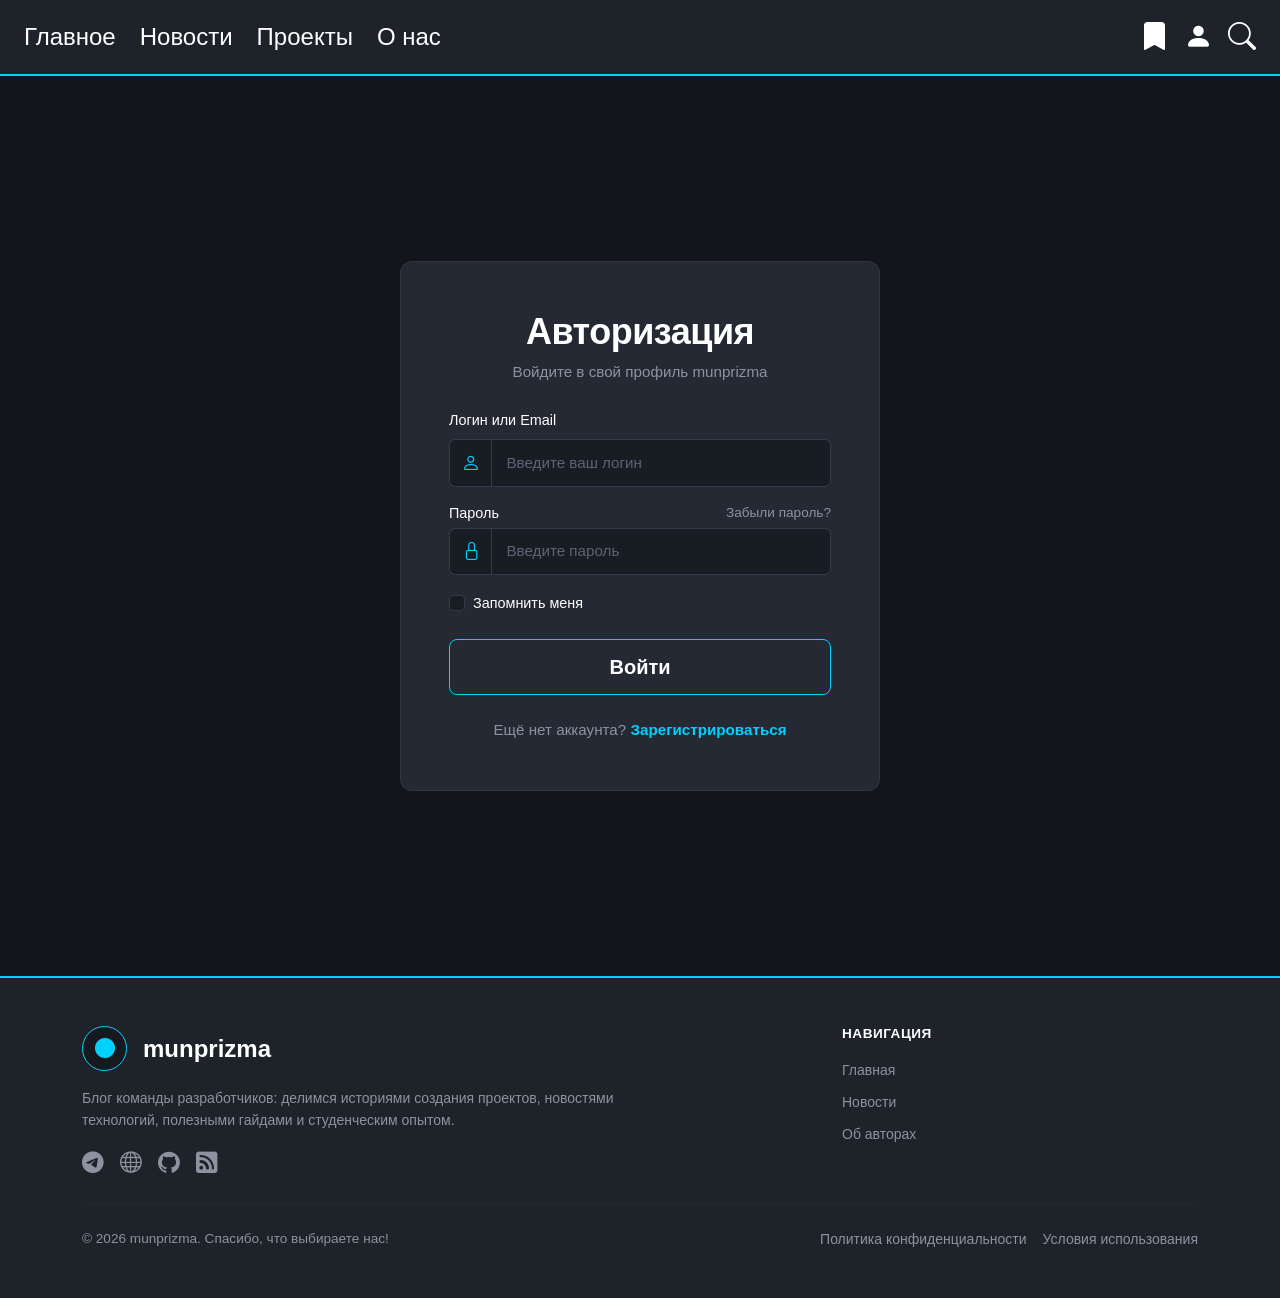
==== avatar/login.html @ 29d93be8 "Add files via upload" ====
<!DOCTYPE html>
<html lang="ru">
<head>
  <meta charset="UTF-8">
  <meta name="viewport" content="width=device-width, initial-scale=1.0">
  <title>munprizma - Авторизация</title>
  <link href="https://cdn.jsdelivr.net/npm/bootstrap@5.3.3/dist/css/bootstrap.min.css" rel="stylesheet">
  <link href="https://cdn.jsdelivr.net/npm/bootstrap-icons@1.11.3/font/bootstrap-icons.css" rel="stylesheet">
  <link rel="stylesheet" href="auth.css">
</head>
<body class="site-body">
  <header class="site-header">
    <div class="container-fluid px-4 py-3 d-flex justify-content-between align-items-center">
      <nav class="d-flex gap-4">
        <a href="../index.html" class="header-link">Главное</a>
        <a href="#" class="header-link">Новости</a>
        <a href="#" class="header-link">Проекты</a>
        <a href="../avtors/avtors.html" class="header-link">О нас</a>
      </nav>
      <div class="d-flex align-items-center gap-3">
        <a href="#" class="header-icon" aria-label="Закладки"><i class="bi bi-bookmark-fill"></i></a>
        <a href="login.html" class="header-icon" aria-label="Профиль"><i class="bi bi-person-fill"></i></a>
        <a href="#" class="header-icon" aria-label="Поиск"><i class="bi bi-search"></i></a>
      </div>
    </div>
  </header>
  <main class="min-vh-100 d-flex flex-column justify-content-center align-items-center py-5">
    <div class="container d-flex justify-content-center">
      <div class="auth-card p-4 p-md-5">
        <div class="text-center mb-4">
          <h1 class="auth-title mb-2">Авторизация</h1>
          <p class="auth-subtitle">Войдите в свой профиль munprizma</p>
        </div>
        <form action="#" method="POST">
          <div class="mb-3">
            <label for="loginInput" class="form-label auth-label">Логин или Email</label>
            <div class="input-group">
              <span class="input-group-text auth-input-icon"><i class="bi bi-person"></i></span>
              <input type="text" class="form-control auth-input" id="loginInput" placeholder="Введите ваш логин" required>
            </div>
          </div>
          <div class="mb-3">
            <div class="d-flex justify-content-between align-items-center mb-1">
              <label for="passwordInput" class="form-label auth-label mb-0">Пароль</label>
              <a href="#" class="auth-helper-link">Забыли пароль?</a>
            </div>
            <div class="input-group">
              <span class="input-group-text auth-input-icon"><i class="bi bi-lock"></i></span>
              <input type="password" class="form-control auth-input" id="passwordInput" placeholder="Введите пароль" required>
            </div>
          </div>
          <div class="form-check mb-4">
            <input class="form-check-input auth-checkbox" type="checkbox" id="rememberMe">
            <label class="form-check-label auth-label" for="rememberMe">
              Запомнить меня
            </label>
          </div>
          <button type="submit" class="btn auth-btn w-100 mb-4">Войти</button>
          <div class="text-center auth-footer-text">
            Ещё нет аккаунта?
            <a href="register.html" class="auth-accent-link">Зарегистрироваться</a>
          </div>
        </form>
      </div>
    </div>
  </main>
  <footer class="site-footer">
    <div class="container py-5">
      <div class="row justify-content-between g-4">
        <div class="col-12 col-md-6">
          <div class="d-flex align-items-center gap-3 mb-3">
            <div class="footer-logo-placeholder d-flex align-items-center justify-content-center">
              <i class="bi bi-circle-fill"></i>
            </div>
            <span class="footer-brand">munprizma</span>
          </div>
          <p class="footer-desc mb-3">
            Блог команды разработчиков: делимся историями создания проектов, новостями технологий, полезными гайдами и студенческим опытом.
          </p>
          <div class="d-flex gap-3">
            <a href="#" class="social-icon" aria-label="Telegram"><i class="bi bi-telegram"></i></a>
            <a href="#" class="social-icon" aria-label="VK"><i class="bi bi-globe"></i></a>
            <a href="#" class="social-icon" aria-label="GitHub"><i class="bi bi-github"></i></a>
            <a href="#" class="social-icon" aria-label="RSS"><i class="bi bi-rss-fill"></i></a>
          </div>
        </div>

        <div class="col-12 col-md-4">
          <h6 class="footer-heading mb-3">Навигация</h6>
          <ul class="list-unstyled d-flex flex-column gap-2 mb-0">
            <li><a href="../index.html" class="footer-link">Главная</a></li>
            <li><a href="#" class="footer-link">Новости</a></li>
            <li><a href="../avtors/avtors.html" class="footer-link">Об авторах</a></li>
          </ul>
        </div>
      </div>

      <hr class="footer-divider my-4">

      <div class="d-flex justify-content-between align-items-center flex-wrap gap-2 footer-bottom">
        <div>
          &copy; 2026 munprizma. Спасибо, что выбираете нас!
        </div>
        <div class="d-flex gap-3">
          <a href="#" class="footer-link">Политика конфиденциальности</a>
          <a href="#" class="footer-link">Условия использования</a>
        </div>
      </div>
    </div>
  </footer>

  <script src="https://cdn.jsdelivr.net/npm/bootstrap@5.3.3/dist/js/bootstrap.bundle.min.js"></script>
</body>
</html>
---- avatar/auth.css ----
:root {
  --bg-dark: #12151b;
  --panel-bg: #1E2229;
  --accent-cyan: #00D2FF;
  --card-bg: #242933;
  --card-hover-bg: #2d3441;
  --input-bg: #181c23;
  --input-border: #333a47;
  --text-main: #ffffff;
  --text-muted: #8c93a0;
  --danger-star: #ff4d4f;
}
body.site-body {
  background-color: var(--bg-dark);
  color: var(--text-main);
  font-family: -apple-system, BlinkMacSystemFont, "Segoe UI", Roboto, "Helvetica Neue", Arial, sans-serif;
  margin: 0;
  overflow-x: hidden;
}
.site-header {
  background-color: var(--panel-bg);
  border-bottom: 2px solid var(--accent-cyan);
}
.header-link {
  color: var(--text-main);
  text-decoration: none;
  font-size: 1.5rem;
  transition: color 0.2s ease;
}
.header-link:hover {
  color: var(--accent-cyan);
}
.header-icon {
  color: var(--text-main);
  text-decoration: none;
  font-size: 1.75rem;
  transition: color 0.2s ease;
}
.header-icon:hover {
  color: var(--accent-cyan);
}
.auth-card {
  background-color: var(--card-bg);
  border-radius: 12px;
  border: 1px solid rgba(255, 255, 255, 0.05);
  width: 100%;
  max-width: 480px;
}
.auth-title {
  font-size: 2.25rem;
  font-weight: 800;
  color: var(--text-main);
  letter-spacing: -0.5px;
}
.auth-subtitle {
  color: var(--text-muted);
  font-size: 0.95rem;
}
.auth-label {
  color: var(--text-main);
  font-size: 0.9rem;
  font-weight: 500;
}
.text-danger {
  color: var(--danger-star) !important;
}
.auth-input-icon {
  background-color: var(--input-bg);
  border: 1px solid var(--input-border);
  border-right: none;
  color: var(--accent-cyan);
  font-size: 1.15rem;
}
.auth-input {
  background-color: var(--input-bg);
  border: 1px solid var(--input-border);
  color: var(--text-main);
  font-size: 0.95rem;
  padding: 0.7rem 0.9rem;
  box-shadow: none !important;
}
.auth-input:focus {
  background-color: var(--input-bg);
  border-color: var(--accent-cyan);
  color: var(--text-main);
  box-shadow: none !important;
}
.auth-input::placeholder {
  color: #5c6474;
}
.auth-checkbox {
  background-color: var(--input-bg);
  border: 1px solid var(--input-border);
  box-shadow: none !important;
}
.auth-checkbox:checked {
  background-color: var(--accent-cyan);
  border-color: var(--accent-cyan);
}
.auth-checkbox:focus {
  box-shadow: none !important;
}
.auth-btn {
  background-color: var(--card-bg);
  color: var(--text-main);
  border: 1px solid var(--accent-cyan);
  font-size: 1.25rem;
  font-weight: 700;
  padding: 0.75rem 1.25rem;
  border-radius: 8px;
  transition: background-color 0.2s ease, color 0.2s ease;
  box-shadow: none !important;
}
.auth-btn:hover {
  background-color: var(--accent-cyan);
  color: #12151b;
  border-color: var(--accent-cyan);
  box-shadow: none !important;
}
.auth-btn:active {
  transform: none;
}
.auth-helper-link {
  color: var(--text-muted);
  font-size: 0.85rem;
  text-decoration: none;
  transition: color 0.2s ease;
}
.auth-helper-link:hover {
  color: var(--accent-cyan);
}
.auth-accent-link {
  color: var(--accent-cyan);
  font-weight: 600;
  text-decoration: none;
}
.auth-accent-link:hover {
  text-decoration: underline;
}
.auth-footer-text {
  font-size: 0.95rem;
  color: var(--text-muted);
}
.site-footer {
  background-color: var(--panel-bg);
  border-top: 2px solid var(--accent-cyan);
}
.footer-logo-placeholder {
  width: 45px;
  height: 45px;
  border-radius: 50%;
  background-color: #16191f;
  border: 1px solid var(--accent-cyan);
  color: var(--accent-cyan);
  font-size: 1.25rem;
}
.footer-brand {
  font-size: 1.5rem;
  font-weight: 700;
  color: var(--text-main);
}
.footer-desc {
  font-size: 0.875rem;
  color: var(--text-muted);
  line-height: 1.6;
}
.footer-heading {
  color: var(--text-main);
  font-weight: 700;
  text-transform: uppercase;
  font-size: 0.85rem;
  letter-spacing: 0.5px;
}
.social-icon {
  color: var(--text-muted);
  font-size: 1.35rem;
  text-decoration: none;
  transition: color 0.2s ease;
}
.social-icon:hover {
  color: var(--accent-cyan);
}
.footer-link {
  color: var(--text-muted);
  text-decoration: none;
  font-size: 0.875rem;
  transition: color 0.2s ease;
}
.footer-link:hover {
  color: var(--accent-cyan);
}
.footer-divider {
  border-color: rgba(255, 255, 255, 0.1);
}
.footer-bottom {
  font-size: 0.85rem;
  color: var(--text-muted);
}
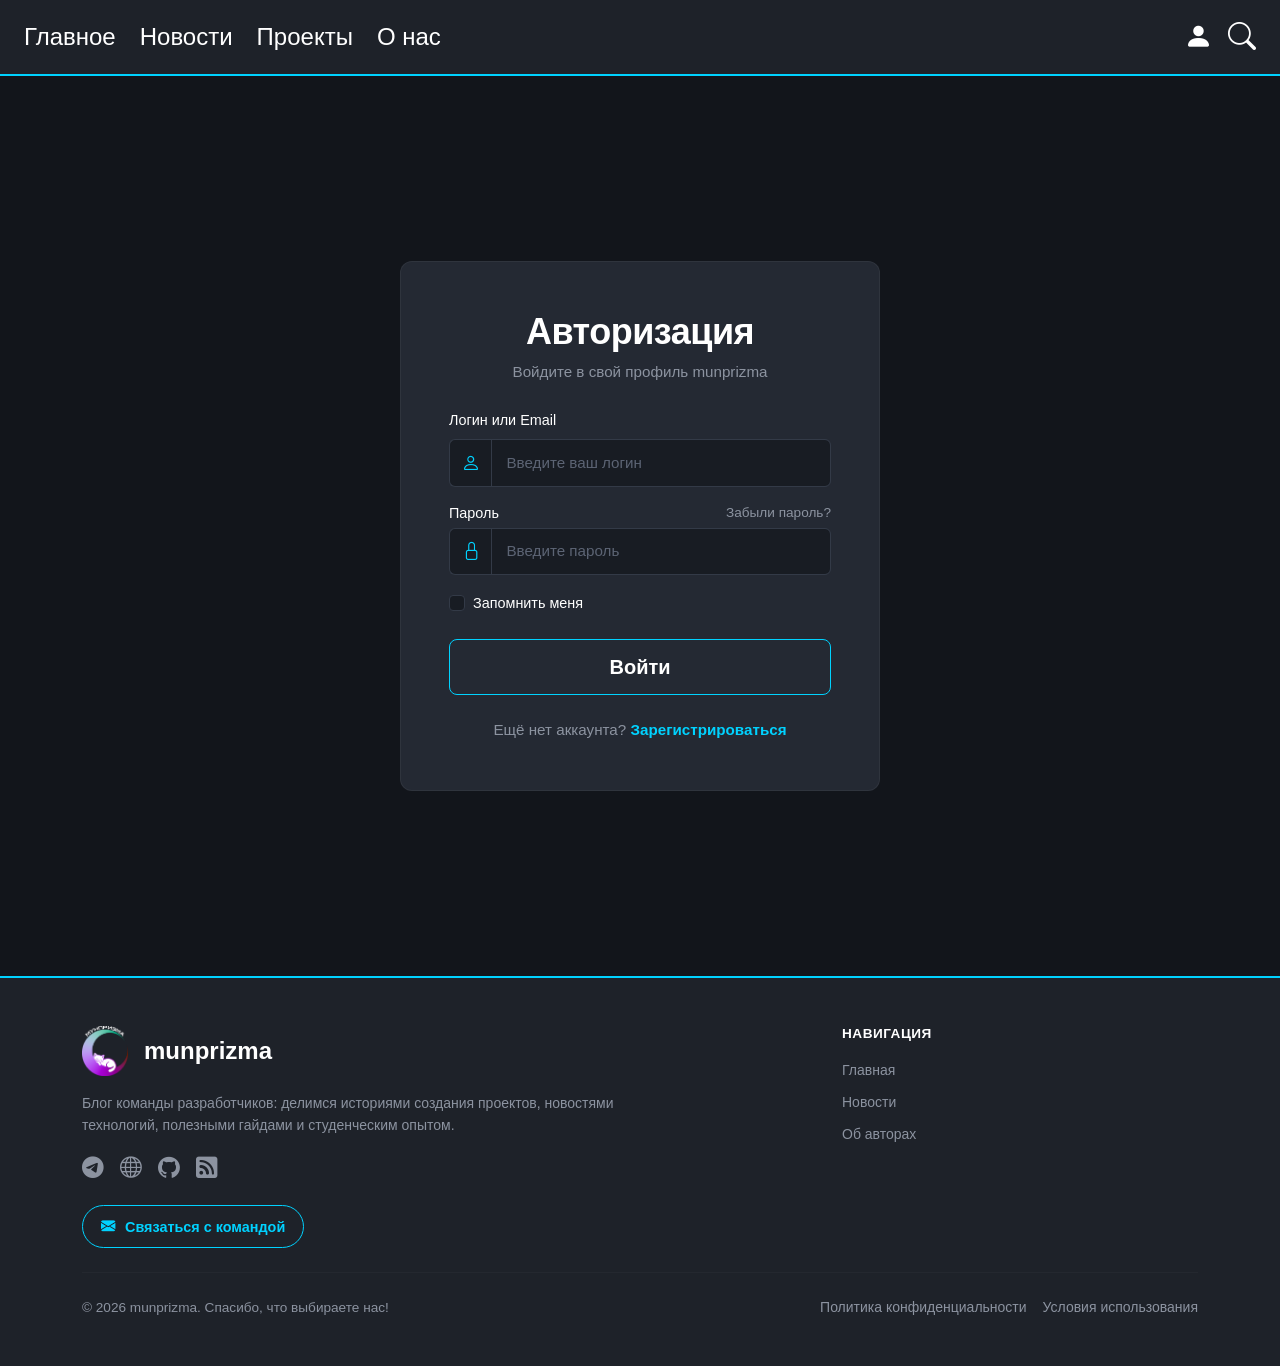
==== commit faf863ac: "Изменения в проекте Забыл что работал не через гитхаб а локально...." ====
--- a/avatar/login.html
+++ b/avatar/login.html
@@ -1,27 +1,41 @@
 <!DOCTYPE html>
 <html lang="ru">
 <head>
-  <meta charset="UTF-8">
+<meta charset="UTF-8">
   <meta name="viewport" content="width=device-width, initial-scale=1.0">
-  <title>munprizma - Авторизация</title>
+
+  <link rel="icon" href="../favicon.ico" sizes="any">
+  <link rel="icon" type="image/png" sizes="32x32" href="../favicon-32.png">
+<title>munprizma - Авторизация</title>
   <link href="https://cdn.jsdelivr.net/npm/bootstrap@5.3.3/dist/css/bootstrap.min.css" rel="stylesheet">
   <link href="https://cdn.jsdelivr.net/npm/bootstrap-icons@1.11.3/font/bootstrap-icons.css" rel="stylesheet">
   <link rel="stylesheet" href="auth.css">
+  <link rel="stylesheet" href="../site-search.css">
 </head>
 <body class="site-body">
   <header class="site-header">
     <div class="container-fluid px-4 py-3 d-flex justify-content-between align-items-center">
       <nav class="d-flex gap-4">
         <a href="../index.html" class="header-link">Главное</a>
-        <a href="#" class="header-link">Новости</a>
+        <a href="../news/News.html" class="header-link">Новости</a>
         <a href="#" class="header-link">Проекты</a>
         <a href="../avtors/avtors.html" class="header-link">О нас</a>
       </nav>
       <div class="d-flex align-items-center gap-3">
-        <a href="#" class="header-icon" aria-label="Закладки"><i class="bi bi-bookmark-fill"></i></a>
         <a href="login.html" class="header-icon" aria-label="Профиль"><i class="bi bi-person-fill"></i></a>
-        <a href="#" class="header-icon" aria-label="Поиск"><i class="bi bi-search"></i></a>
+        <button type="button" class="header-icon site-search-toggle" aria-label="Поиск" aria-expanded="false" aria-controls="siteSearchPanel"><i class="bi bi-search"></i></button>
       </div>
+        </div>
+
+    <div class="site-search-panel" id="siteSearchPanel" hidden>
+      <form class="site-search-form" id="siteSearchForm">
+        <label class="form-label" for="siteSearchInput">Поиск по сайту</label>
+        <div class="input-group">
+          <input class="form-control" id="siteSearchInput" type="search" placeholder="Введите слово или фразу" autocomplete="off" required>
+          <button class="btn site-search-submit" type="submit">Найти</button>
+        </div>
+      </form>
+      <div class="site-search-results" id="siteSearchResults" aria-live="polite"></div>
     </div>
   </header>
   <main class="min-vh-100 d-flex flex-column justify-content-center align-items-center py-5">
@@ -69,9 +83,7 @@
       <div class="row justify-content-between g-4">
         <div class="col-12 col-md-6">
           <div class="d-flex align-items-center gap-3 mb-3">
-            <div class="footer-logo-placeholder d-flex align-items-center justify-content-center">
-              <i class="bi bi-circle-fill"></i>
-            </div>
+            <img src="../da.png" class="footer-logo-image" alt="Логотип munprizma" width="46" height="50">
             <span class="footer-brand">munprizma</span>
           </div>
           <p class="footer-desc mb-3">
@@ -83,13 +95,18 @@
             <a href="#" class="social-icon" aria-label="GitHub"><i class="bi bi-github"></i></a>
             <a href="#" class="social-icon" aria-label="RSS"><i class="bi bi-rss-fill"></i></a>
           </div>
+        
+          <a href="mailto:munprizmab51@gmail.com" class="footer-contact-button" aria-label="Связаться с командой по электронной почте">
+            <i class="bi bi-envelope-fill" aria-hidden="true"></i>
+            <span>Связаться с командой</span>
+          </a>
         </div>
 
         <div class="col-12 col-md-4">
           <h6 class="footer-heading mb-3">Навигация</h6>
           <ul class="list-unstyled d-flex flex-column gap-2 mb-0">
             <li><a href="../index.html" class="footer-link">Главная</a></li>
-            <li><a href="#" class="footer-link">Новости</a></li>
+            <li><a href="../news/News.html" class="footer-link">Новости</a></li>
             <li><a href="../avtors/avtors.html" class="footer-link">Об авторах</a></li>
           </ul>
         </div>
@@ -110,5 +127,7 @@
   </footer>
 
   <script src="https://cdn.jsdelivr.net/npm/bootstrap@5.3.3/dist/js/bootstrap.bundle.min.js"></script>
+  <script src="../site-search-index.js"></script>
+  <script src="../site-search.js"></script>
 </body>
 </html>
--- a/avatar/auth.css
+++ b/avatar/auth.css
@@ -145,15 +145,6 @@
   background-color: var(--panel-bg);
   border-top: 2px solid var(--accent-cyan);
 }
-.footer-logo-placeholder {
-  width: 45px;
-  height: 45px;
-  border-radius: 50%;
-  background-color: #16191f;
-  border: 1px solid var(--accent-cyan);
-  color: var(--accent-cyan);
-  font-size: 1.25rem;
-}
 .footer-brand {
   font-size: 1.5rem;
   font-weight: 700;
--- a/site-search.css
+++ b/site-search.css
@@ -0,0 +1,154 @@
+.site-header {
+  position: relative;
+  z-index: 20;
+}
+.site-search-toggle {
+  padding: 0;
+  border: 0;
+  background: transparent;
+  cursor: pointer;
+}
+.site-search-panel {
+  position: absolute;
+  top: calc(100% + 1px);
+  right: 1.5rem;
+  z-index: 30;
+  width: min(520px, calc(100vw - 2rem));
+  padding: 1.1rem;
+  border: 1px solid rgba(0, 210, 255, 0.3);
+  border-radius: 0 0 10px 10px;
+  background: var(--panel-bg, #1e2229);
+  box-shadow: 0 12px 28px rgba(0, 0, 0, 0.38);
+}
+.site-search-panel[hidden] {
+  display: none;
+}
+.site-search-panel .form-label {
+  margin-bottom: 0.5rem;
+  color: var(--text-main, #fff);
+  font-weight: 650;
+}
+.site-search-panel .form-control {
+  min-height: 44px;
+  border-color: #3a4351;
+  background: #181c23;
+  color: var(--text-main, #fff);
+  box-shadow: none;
+}
+.site-search-panel .form-control:focus {
+  border-color: var(--accent-cyan, #00d2ff);
+}
+.site-search-panel .form-control::placeholder {
+  color: #858d9b;
+}
+.site-search-submit {
+  border: 1px solid var(--accent-cyan, #00d2ff);
+  background: var(--accent-cyan, #00d2ff);
+  color: #12151b;
+  font-weight: 700;
+}
+.site-search-submit:hover {
+  background: transparent;
+  color: var(--accent-cyan, #00d2ff);
+}
+.site-search-results {
+  display: grid;
+  gap: 0.55rem;
+  max-height: min(55vh, 420px);
+  margin-top: 0.85rem;
+  overflow-y: auto;
+}
+.site-search-results:empty {
+  display: none;
+}
+.site-search-result {
+  display: block;
+  padding: 0.75rem 0.85rem;
+  border: 1px solid rgba(255, 255, 255, 0.07);
+  border-radius: 7px;
+  background: rgba(255, 255, 255, 0.035);
+  color: var(--text-main, #fff);
+  text-decoration: none;
+}
+.site-search-result:hover,
+.site-search-result:focus-visible {
+  border-color: rgba(0, 210, 255, 0.45);
+  background: rgba(0, 210, 255, 0.07);
+  color: var(--text-main, #fff);
+}
+.site-search-result-title {
+  display: block;
+  margin-bottom: 0.2rem;
+  color: var(--accent-cyan, #00d2ff);
+  font-size: 0.78rem;
+  font-weight: 700;
+}
+.site-search-result-text {
+  display: -webkit-box;
+  overflow: hidden;
+  color: #d4d9e1;
+  font-size: 0.9rem;
+  line-height: 1.45;
+  -webkit-box-orient: vertical;
+  -webkit-line-clamp: 2;
+}
+.site-search-message {
+  margin: 0;
+  color: var(--text-muted, #8c93a0);
+  font-size: 0.9rem;
+}
+.site-search-highlight {
+  outline: 2px solid var(--accent-cyan, #00d2ff);
+  outline-offset: 7px;
+  border-radius: 4px;
+  animation: site-search-pulse 1.5s ease-in-out 2;
+}
+@keyframes site-search-pulse {
+  50% {
+    background-color: rgba(0, 210, 255, 0.12);
+  }
+}
+@media (max-width: 700px) {
+  .site-search-panel {
+    right: 0.75rem;
+    width: calc(100vw - 1.5rem);
+  }
+}
+
+
+.footer-contact-button {
+  --footer-contact-accent: var(--yellow, var(--gold, var(--accent-cyan, #00d2ff)));
+  display: inline-flex;
+  align-items: center;
+  justify-content: center;
+  gap: 0.65rem;
+  margin-top: 1.25rem;
+  padding: 0.72rem 1.1rem;
+  border: 1px solid var(--footer-contact-accent);
+  border-radius: 999px;
+  background: transparent;
+  color: var(--footer-contact-accent);
+  font-size: 0.9rem;
+  font-weight: 700;
+  line-height: 1.25;
+  text-decoration: none;
+  transition: background-color 0.2s ease, color 0.2s ease, transform 0.2s ease, box-shadow 0.2s ease;
+}
+.footer-contact-button:hover {
+  background: var(--footer-contact-accent);
+  color: var(--panel-dark, var(--panel-bg, #12151b));
+  transform: translateY(-2px);
+  box-shadow: 0 7px 18px rgba(0, 0, 0, 0.2);
+}
+.footer-contact-button:focus-visible {
+  outline: 2px solid var(--footer-contact-accent);
+  outline-offset: 4px;
+}
+
+.footer-logo-image {
+  display: block;
+  width: 46px;
+  height: 50px;
+  flex: 0 0 auto;
+  object-fit: contain;
+}
